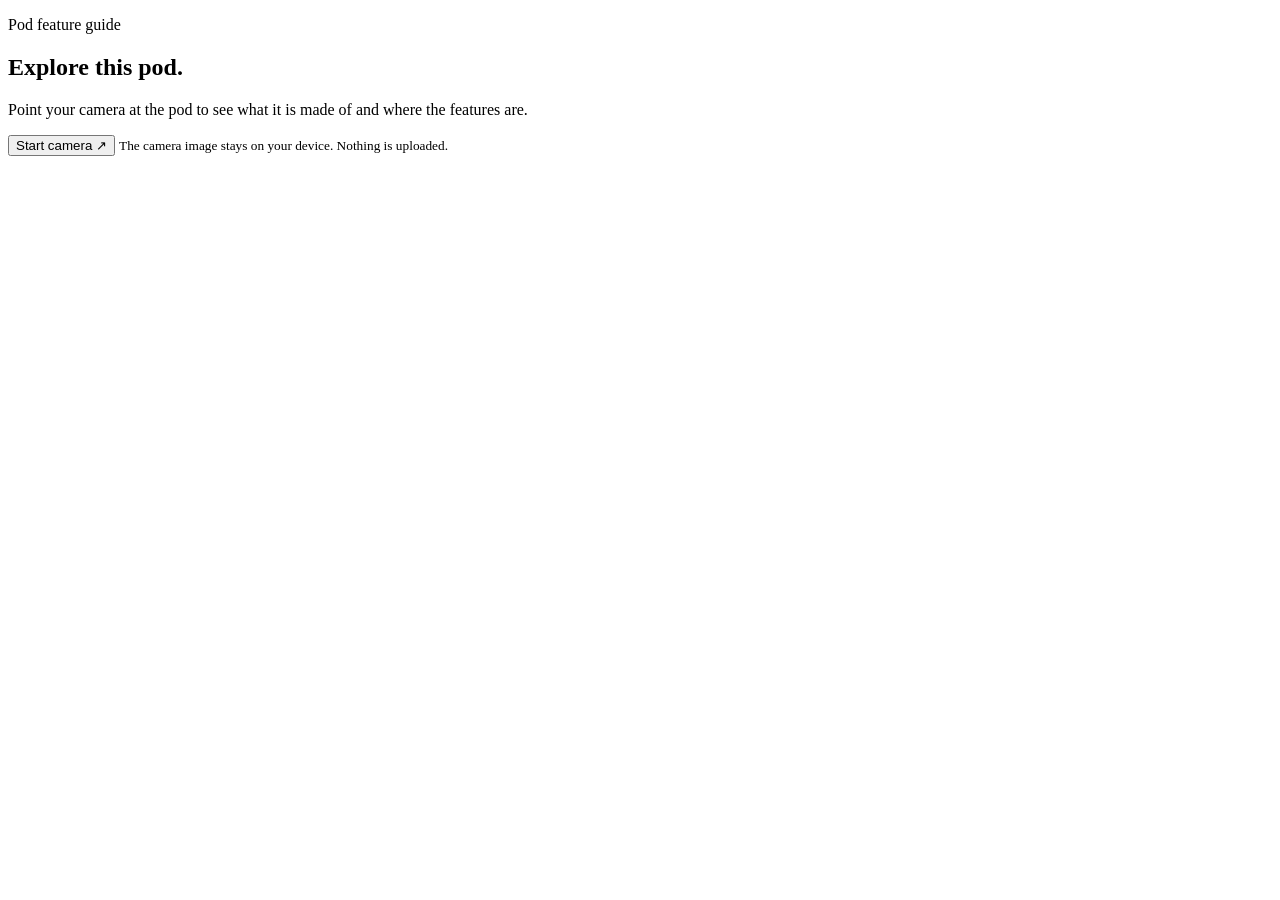
==== index.html @ 8912f6fe "Serve the user page at the site root and move the admin page to admin499/ The old /user/ address now" ====
<!doctype html>
<html lang="en" data-mode="user">
<head>
  <meta charset="utf-8">
  <meta name="viewport" content="width=device-width, initial-scale=1, viewport-fit=cover">
  <meta name="theme-color" content="#ffffff">
  <title>Pod Feature Guide</title>
  <link rel="stylesheet" href="css/style.css">
</head>
<body>
  <section id="start">
    <div class="card">
      <p class="eyebrow">Pod feature guide</p>
      <h1>Explore this pod.</h1>
      <p class="lead">Point your camera at the pod to see what it is made of and where the features are.</p>
      <button id="startBtn" type="button">Start camera <span aria-hidden="true">&#8599;</span></button>
      <p id="error" role="alert" hidden></p>
      <small>The camera image stays on your device. Nothing is uploaded.</small>
    </div>
  </section>

  <main id="stage" hidden>
    <video id="video" playsinline muted autoplay></video>
    <canvas id="overlay"></canvas>
    <div id="hotspots"></div>

    <div id="hint" role="status"></div>

    <div class="cam-controls">
      <button id="camBtn" type="button" hidden aria-label="Camera settings" aria-haspopup="true">
        <svg viewBox="0 0 24 24" width="22" height="22" aria-hidden="true" fill="none" stroke="currentColor" stroke-width="1.8"><path d="M4 8a2 2 0 0 1 2-2h1.2l.9-1.4A2 2 0 0 1 9.8 3.6h4.4a2 2 0 0 1 1.7 1L16.8 6H18a2 2 0 0 1 2 2v9a2 2 0 0 1-2 2H6a2 2 0 0 1-2-2V8Z"/><circle cx="12" cy="12.5" r="3.4"/></svg>
      </button>
      <div id="camPanel" hidden>
        <div id="camLenses" hidden></div>
        <label id="camZoomRow"><span id="camZoomLabel">Zoom</span><input id="camZoom" type="range" hidden></label>
      </div>
    </div>

    <div class="toolbar">
      <button id="resetBtn" type="button">Scan again</button>
    </div>

    <aside id="sheet" hidden aria-live="polite">
      <button id="sheetClose" type="button" aria-label="Close">&times;</button>
      <h2 id="sheetTitle"></h2>
      <p id="sheetText"></p>
      <a id="sheetLink" target="_blank" rel="noopener">Open feature page &#8599;</a>
    </aside>

  </main>

    <div id="viewer" hidden role="dialog" aria-modal="true" aria-labelledby="viewerTitle">
      <div class="viewer-bar">
        <button id="viewerClose" type="button"><span aria-hidden="true">&larr;</span> Back to camera</button>
        <span id="viewerTitle"></span>
        <a id="viewerOpen" target="_blank" rel="noopener">Open in browser &#8599;</a>
      </div>
      <div class="viewer-body">
        <p id="viewerLoading">Loading&hellip;</p>
        <img id="viewerImg" alt="" hidden>
        <iframe id="viewerFrame" title="Feature page" referrerpolicy="no-referrer"
          sandbox="allow-scripts allow-same-origin allow-forms allow-popups allow-popups-to-escape-sandbox"></iframe>
      </div>
    </div>

  <script type="module" src="js/app.js"></script>
</body>
</html>
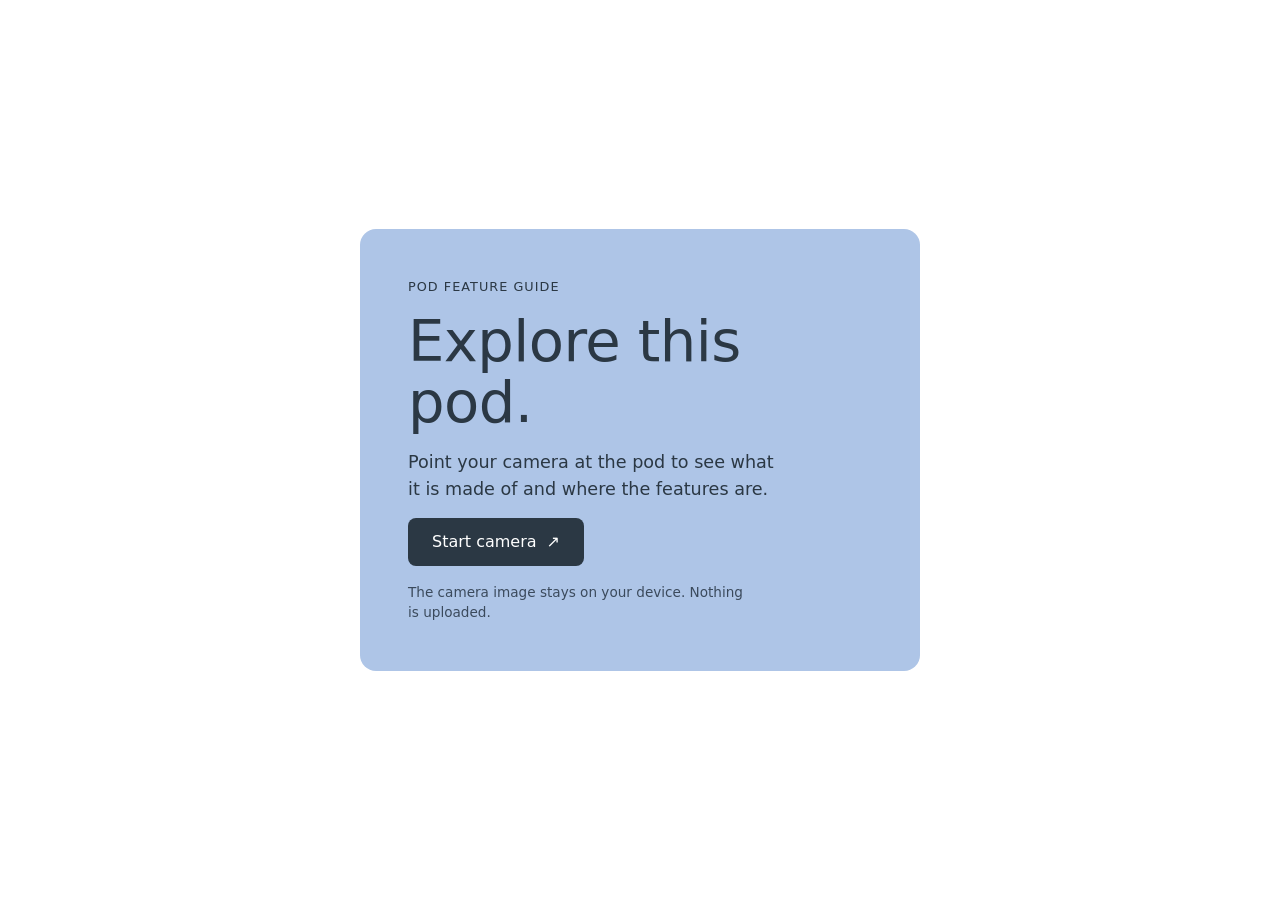
==== commit a4a7de17: "Version the stylesheet and script links so phones pick up updates instead of a cached copy Co-Author" ====
--- a/index.html
+++ b/index.html
@@ -5,7 +5,7 @@
   <meta name="viewport" content="width=device-width, initial-scale=1, viewport-fit=cover">
   <meta name="theme-color" content="#ffffff">
   <title>Pod Feature Guide</title>
-  <link rel="stylesheet" href="css/style.css">
+  <link rel="stylesheet" href="css/style.css?v=2026102201">
 </head>
 <body>
   <section id="start">
@@ -63,6 +63,6 @@
       </div>
     </div>
 
-  <script type="module" src="js/app.js"></script>
+  <script type="module" src="js/app.js?v=2026102201"></script>
 </body>
 </html>
--- a/css/style.css
+++ b/css/style.css
@@ -0,0 +1,340 @@
+@import url(fonts/fonts.css);
+
+/* Look and feel follows silen.com: white pages, deep slate text, pale blue-grey surfaces, one soft blue
+   accent, 8px buttons and 16px cards, an airy geometric sans (DM Sans stands in for their PP Object Sans). */
+:root {
+  --ink: #2b3844;
+  --ink-2: #3b4a5c;
+  --ink-3: #6b7a89;
+  --surface: #eff2f4;
+  --line: #dde3e8;
+  --paper: #ffffff;
+  --blue: #aec5e7;
+  --blue-ink: #3366a4;
+  --r-btn: 8px;
+  --r-card: 16px;
+  --shadow: 0 6px 24px rgba(43, 56, 68, 0.18);
+  --gutter: 16px;
+  --font: "DM Sans", system-ui, -apple-system, "Segoe UI", Roboto, sans-serif;
+}
+
+* { box-sizing: border-box; }
+
+html, body {
+  margin: 0;
+  height: 100%;
+  background: var(--paper);
+  color: var(--ink);
+  font-family: var(--font);
+  font-size: 16px;
+  line-height: 1.5;
+  overflow: hidden;
+  overscroll-behavior: none;
+  -webkit-font-smoothing: antialiased;
+}
+
+button, a { font: inherit; }
+
+/* ---------- start screen ---------- */
+
+#start {
+  height: 100%;
+  display: flex;
+  align-items: center;
+  justify-content: center;
+  padding: var(--gutter);
+  background: var(--paper);
+}
+#start .card {
+  width: 100%;
+  max-width: 560px;
+  padding: clamp(24px, 6vw, 48px);
+  border-radius: var(--r-card);
+  background: var(--blue);
+  display: flex;
+  flex-direction: column;
+  align-items: flex-start;
+  gap: 16px;
+}
+.eyebrow {
+  margin: 0;
+  font-size: 0.8rem;
+  font-weight: 500;
+  letter-spacing: 0.08em;
+  text-transform: uppercase;
+  color: var(--ink);
+}
+#start h1 {
+  margin: 0;
+  font-size: clamp(2.4rem, 11vw, 3.6rem);
+  font-weight: 300;
+  line-height: 1.05;
+  letter-spacing: -0.01em;
+}
+#start .lead { margin: 0; max-width: 34ch; font-size: 1.1rem; color: var(--ink); }
+#start .admin-note {
+  margin: 0;
+  padding: 8px 12px;
+  border-radius: var(--r-btn);
+  background: rgba(255, 255, 255, 0.55);
+  font-size: 0.9rem;
+}
+#start small { color: var(--ink-2); font-size: 0.85rem; max-width: 40ch; }
+#error { margin: 0; color: #b42318; font-weight: 500; }
+
+/* ---------- buttons ---------- */
+
+#startBtn, #sheetLink {
+  appearance: none;
+  display: inline-flex;
+  align-items: center;
+  gap: 10px;
+  border: 0;
+  border-radius: var(--r-btn);
+  background: var(--ink);
+  color: #fff;
+  font-weight: 500;
+  padding: 12px 24px;
+  min-height: 48px;
+  text-decoration: none;
+  cursor: pointer;
+  transition: background 0.15s;
+}
+#startBtn:hover, #sheetLink:hover { background: #1f2a34; }
+#startBtn:focus-visible, #sheetLink:focus-visible, #resetBtn:focus-visible, #sheetClose:focus-visible, .hotspot:focus-visible {
+  outline: 3px solid var(--blue-ink);
+  outline-offset: 2px;
+}
+
+/* ---------- camera view ---------- */
+
+#stage { position: fixed; inset: 0; touch-action: none; background: #000; }
+#stage[hidden], #start[hidden], #sheet[hidden], #error[hidden] { display: none; }
+
+#video {
+  position: absolute; inset: 0;
+  width: 100%; height: 100%;
+  object-fit: cover;
+  background: #000;
+}
+#overlay, #hotspots { position: absolute; inset: 0; width: 100%; height: 100%; pointer-events: none; }
+
+#hint {
+  position: absolute;
+  top: max(var(--gutter), env(safe-area-inset-top));
+  left: var(--gutter); right: var(--gutter);
+  max-width: 480px;
+  margin: 0 auto;
+  padding: 12px 16px;
+  border-radius: 12px;
+  background: var(--paper);
+  color: var(--ink);
+  box-shadow: var(--shadow);
+  text-align: center;
+  font-size: 0.95rem;
+  font-weight: 500;
+  pointer-events: none;
+}
+#hint:empty { display: none; }
+
+.toolbar {
+  position: absolute;
+  bottom: max(var(--gutter), env(safe-area-inset-bottom));
+  left: var(--gutter);
+}
+#resetBtn {
+  appearance: none;
+  border: 0;
+  border-radius: var(--r-btn);
+  background: var(--surface);
+  color: var(--ink);
+  font-weight: 500;
+  padding: 12px 20px;
+  min-height: 44px;
+  cursor: pointer;
+  box-shadow: var(--shadow);
+}
+#resetBtn:hover { background: #e4e9ed; }
+
+/* ---------- numbered dots ---------- */
+
+.hotspot {
+  position: absolute;
+  left: 0; top: 0;
+  width: 44px; height: 44px;           /* comfortable tap target */
+  margin: -22px 0 0 -22px;
+  border: 0; padding: 0;
+  border-radius: 50%;
+  background: transparent;
+  pointer-events: auto;
+  cursor: pointer;
+  will-change: transform;
+}
+.hotspot::before {                      /* visible dot: white with dark numeral, readable on any picture */
+  content: attr(data-n);
+  position: absolute; inset: 9px;
+  display: grid; place-items: center;
+  border-radius: 50%;
+  background: var(--paper);
+  color: var(--ink);
+  font-weight: 500; font-size: 0.85rem;
+  box-shadow: 0 0 0 3px rgba(174, 197, 231, 0.9), 0 2px 10px rgba(43, 56, 68, 0.45);
+}
+.hotspot::after {                       /* pulse ring */
+  content: "";
+  position: absolute; inset: 9px;
+  border-radius: 50%;
+  border: 2px solid var(--paper);
+  animation: pulse 1.8s ease-out infinite;
+}
+.hotspot.active::before { background: var(--ink); color: #fff; }
+@keyframes pulse {
+  from { transform: scale(1); opacity: 0.9; }
+  to   { transform: scale(2.2); opacity: 0; }
+}
+@media (prefers-reduced-motion: reduce) { .hotspot::after { animation: none; } #sheet { animation: none; } }
+
+/* ---------- feature card ---------- */
+
+#sheet {
+  position: absolute;
+  left: var(--gutter); right: var(--gutter);
+  bottom: max(var(--gutter), env(safe-area-inset-bottom));
+  max-width: 480px;
+  margin: 0 auto;
+  padding: 24px 24px 24px;
+  border-radius: var(--r-card);
+  background: var(--paper);
+  color: var(--ink);
+  box-shadow: var(--shadow);
+  animation: rise 0.18s ease-out;
+}
+#sheet h2 { margin: 0 40px 8px 0; font-size: 1.5rem; font-weight: 400; line-height: 1.2; }
+#sheet p { margin: 0 0 16px; color: var(--ink-2); }
+#sheet p:empty { display: none; }
+#sheet a { display: inline-flex; }
+#sheetClose {
+  position: absolute; top: 10px; right: 10px;
+  width: 44px; height: 44px;
+  border: 0; border-radius: var(--r-btn);
+  background: var(--surface); color: var(--ink);
+  font-size: 1.5rem; line-height: 1; cursor: pointer;
+}
+@keyframes rise { from { transform: translateY(16px); opacity: 0; } to { transform: none; opacity: 1; } }
+
+/* ---------- in-app page viewer ---------- */
+
+#viewer {
+  position: fixed; inset: 0;
+  z-index: 20;
+  touch-action: auto;                    /* the page inside must be able to scroll */
+  display: flex;
+  flex-direction: column;
+  background: var(--paper);
+  color: var(--ink);
+}
+#viewer[hidden] { display: none; }
+.viewer-bar {
+  flex: none;
+  display: flex;
+  align-items: center;
+  gap: 12px;
+  padding: max(10px, env(safe-area-inset-top)) var(--gutter) 10px;
+  border-bottom: 1px solid var(--line);
+  background: var(--paper);
+}
+#viewerClose, #viewerOpen {
+  flex: none;
+  appearance: none;
+  border: 0;
+  border-radius: var(--r-btn);
+  background: var(--surface);
+  color: var(--ink);
+  font-weight: 500;
+  font-size: 0.95rem;
+  padding: 10px 14px;
+  min-height: 44px;
+  display: inline-flex;
+  align-items: center;
+  gap: 6px;
+  text-decoration: none;
+  cursor: pointer;
+}
+#viewerClose { background: var(--ink); color: #fff; }
+#viewerClose:hover { background: #1f2a34; }
+#viewerOpen:hover { background: #e4e9ed; }
+#viewerClose:focus-visible, #viewerOpen:focus-visible { outline: 3px solid var(--blue-ink); outline-offset: 2px; }
+#viewerTitle {
+  flex: 1;
+  min-width: 0;
+  overflow: hidden;
+  text-overflow: ellipsis;
+  white-space: nowrap;
+  font-weight: 500;
+  text-align: center;
+}
+.viewer-body { position: relative; flex: 1; min-height: 0; padding-bottom: env(safe-area-inset-bottom); }
+#viewerFrame { position: absolute; inset: 0; width: 100%; height: 100%; border: 0; background: var(--paper); }
+#viewerLoading { position: absolute; inset: 0; z-index: 1; margin: 0; padding: 24px; text-align: center; display: grid; place-items: center; color: var(--ink-3); pointer-events: none; }
+@media (max-width: 460px) {
+  #viewerTitle { display: none; }               /* leave the room for the two buttons */
+  .viewer-bar { justify-content: space-between; }
+}
+
+/* a link that is a photo is shown scaled to fit the screen rather than at full size */
+#viewerImg { position: absolute; inset: 0; width: 100%; height: 100%; object-fit: contain; background: var(--surface); }
+#viewerImg[hidden], #viewerFrame[hidden] { display: none; }
+#viewerLoading[hidden] { display: none; }
+
+/* ---------- camera controls (lens switcher, zoom) ---------- */
+
+.cam-controls {
+  position: absolute;
+  bottom: max(var(--gutter), env(safe-area-inset-bottom));
+  right: var(--gutter);
+  z-index: 5;
+}
+#camBtn {
+  appearance: none;
+  width: 44px; height: 44px;
+  border: 0; border-radius: 50%;
+  background: var(--paper);
+  color: var(--ink);
+  box-shadow: var(--shadow);
+  display: grid; place-items: center;
+  cursor: pointer;
+}
+#camBtn[hidden] { display: none; }
+/* the feature card covers the bottom of the screen; the camera button comes back when it closes */
+#stage:has(#sheet:not([hidden])) .cam-controls { display: none; }
+#camPanel {
+  position: absolute;
+  bottom: 52px; right: 0;
+  min-width: 200px;
+  max-width: calc(100vw - 2 * var(--gutter) - 8px);
+  padding: 10px;
+  border-radius: var(--r-card);
+  background: var(--paper);
+  color: var(--ink);
+  box-shadow: var(--shadow);
+  display: flex;
+  flex-direction: column;
+  gap: 10px;
+}
+#camPanel[hidden] { display: none; }
+#camLenses { display: flex; flex-direction: column; gap: 4px; }
+#camLenses[hidden] { display: none; }
+#camLenses button {
+  appearance: none;
+  border: 0; border-radius: var(--r-btn);
+  background: var(--surface);
+  color: var(--ink);
+  text-align: left;
+  padding: 8px 10px;
+  font-size: 0.9rem;
+  cursor: pointer;
+}
+#camLenses button.active { background: var(--ink); color: #fff; }
+#camZoomRow { display: flex; flex-direction: column; gap: 4px; font-size: 0.8rem; color: var(--ink-2); }
+#camZoom[hidden] { display: none; }
+#camZoom { width: 100%; accent-color: var(--blue-ink); }
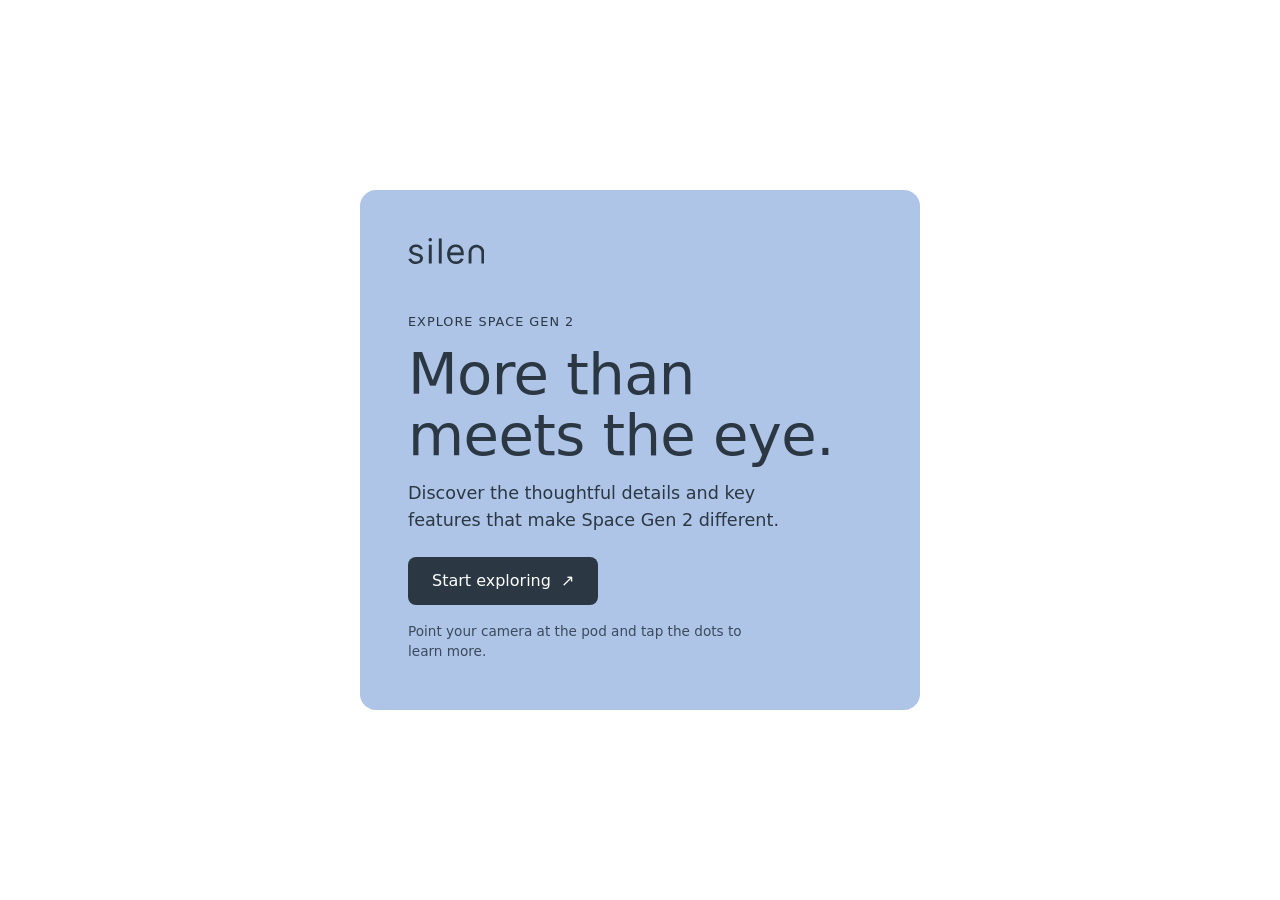
==== commit da4ff9c5: "New user landing page text for Space Gen 2 with the Silen logo Co-Authored-By: Claude Opus 5.5 <nore" ====
--- a/index.html
+++ b/index.html
@@ -4,18 +4,21 @@
   <meta charset="utf-8">
   <meta name="viewport" content="width=device-width, initial-scale=1, viewport-fit=cover">
   <meta name="theme-color" content="#ffffff">
-  <title>Pod Feature Guide</title>
-  <link rel="stylesheet" href="css/style.css?v=2026102201">
+  <title>Explore Space Gen 2 | Silen</title>
+  <link rel="stylesheet" href="css/style.css?v=2026102301">
 </head>
 <body>
   <section id="start">
     <div class="card">
-      <p class="eyebrow">Pod feature guide</p>
-      <h1>Explore this pod.</h1>
-      <p class="lead">Point your camera at the pod to see what it is made of and where the features are.</p>
-      <button id="startBtn" type="button">Start camera <span aria-hidden="true">&#8599;</span></button>
+      <svg class="brand" viewBox="0 0 94 32" role="img" aria-label="Silen"><path fill="currentColor" d="M60.304 21.13c-2.605 0-5.206.02-7.81-.017-.571-.008-.671.195-.615.673.28 2.498 1.189 4.654 3.359 6.099a5.15 5.15 0 0 0 2.297.811c1.52.16 3.056.203 4.504-.47 1.177-.544 2.099-1.356 2.593-2.565.16-.386.343-.462.69-.37.882.238 1.76.485 2.645.704.307.075.375.199.248.485-.722 1.604-1.7 2.968-3.256 3.887-3.602 2.129-7.312 2.069-11.026.458-1.551-.673-2.764-1.858-3.706-3.322-.841-1.31-1.272-2.741-1.675-4.213-.543-1.97-.515-3.967-.164-5.9.527-2.897 1.692-5.574 4.13-7.42a9.6 9.6 0 0 1 4.603-1.894c1.527-.199 3.035-.111 4.48.31 2.744.8 4.775 2.48 5.927 5.177 1.006 2.347 1.23 4.793 1.157 7.3-.012.425-.319.266-.514.266-2.621.008-5.246.008-7.867.008v-.008Zm-1.97-3.183v.004c2.03 0 4.056-.012 6.087.008.439.004.634-.076.618-.577a6.6 6.6 0 0 0-.151-1.098c-.356-1.735-1.165-3.187-2.693-4.166-1.285-.823-2.657-1.142-4.189-.97-1.504.167-2.804.728-3.857 1.774-1.245 1.233-1.915 2.761-2.174 4.511-.088.593.103.53.51.526 1.95-.02 3.902-.008 5.852-.008zm16.271 5.923v-6.345c-.004-2.152.782-4.014 2.099-5.665 1.667-2.097 3.893-3.286 6.494-3.617 2.477-.314 4.731.446 6.786 1.89 1.715 1.206 2.772 2.84 3.45 4.774.331.951.439 1.953.447 2.944.028 4.368.004 8.74.024 13.109 0 .441-.152.517-.543.505-.825-.024-1.66-.04-2.485.008-.467.028-.546-.131-.542-.553.016-3.401.012-6.803.012-10.2 0-1.007.02-2.017-.008-3.024-.032-1.333-.443-2.57-1.269-3.6-1.492-1.862-3.435-2.527-5.832-2.272-2.621.282-5.098 2.888-5.086 6.067.016 4.328 0 8.66.012 12.99 0 .433-.068.628-.567.592a16.5 16.5 0 0 0-2.306.004c-.59.044-.702-.171-.694-.724.032-2.291.012-4.587.016-6.879zM18.142 13.471c-.89.239-1.771.414-2.609.724-.502.187-.674.024-.826-.39-.327-.895-.913-1.571-1.695-2.116-.997-.693-2.13-.748-3.255-.74a5.64 5.64 0 0 0-3.383 1.145c-1.795 1.333-1.524 3.812.243 5.01 1.54 1.041 3.327 1.13 4.999 1.658 1.129.358 2.31.557 3.383 1.082 2.158 1.055 3.626 3.123 3.502 5.47-.123 2.308-1.336 4.01-3.255 5.228-1.496.947-3.16 1.317-4.903 1.38-1.671.064-3.315-.051-4.902-.684-1.724-.684-3.068-1.782-4.054-3.341-.27-.43-.526-.876-.773-1.321-.148-.267-.196-.474.223-.601.822-.255 1.62-.573 2.421-.88.268-.099.403-.035.55.224.535.934 1.126 1.834 1.976 2.526a4.13 4.13 0 0 0 2.238.93c1.647.16 3.322.295 4.834-.536 1.444-.796 2.338-2.053 1.871-3.832-.319-1.229-1.32-1.758-2.417-2.072-1.923-.553-3.894-.955-5.792-1.576-2.246-.736-4.033-2.068-4.688-4.507-.614-2.288-.056-4.253 1.668-5.884C4.93 9.01 6.645 8.33 8.584 8.076c1.488-.195 2.956-.127 4.372.279 1.887.533 3.395 1.655 4.372 3.401.303.545.659 1.07.814 1.727zm19.783 2.562c0-4.941.008-9.882-.012-14.82 0-.517.107-.676.646-.636.782.06 1.576.032 2.361 0 .44-.02.559.111.559.56-.02 2.965-.008 5.929-.008 8.893 0 6.918-.008 13.832.016 20.75 0 .586-.156.74-.718.701a19 19 0 0 0-2.306-.008c-.455.024-.55-.123-.55-.557.016-4.96.008-9.922.008-14.879zm-12.307 3.871c0-3.676.008-7.356-.012-11.032 0-.442.108-.577.55-.56q1.24.045 2.486-.009c.474-.02.634.115.626.617-.032 2.116-.016 4.229-.02 6.345 0 5.16-.012 10.32.008 15.48 0 .557-.124.76-.71.724-.806-.052-1.616-.028-2.425 0-.42.016-.52-.131-.515-.537.016-3.676.008-7.356.012-11.032zm3.905-17.612c0 1.193-.853 1.993-2.122 1.993-1.224 0-2.154-.887-2.158-2.057 0-1.197.906-2.1 2.146-2.085 1.133.016 2.246.653 2.138 2.149z"/></svg>
+      <div class="intro">
+        <p class="eyebrow">Explore Space Gen 2</p>
+        <h1>More than meets the eye.</h1>
+        <p class="lead">Discover the thoughtful details and key features that make Space Gen 2 different.</p>
+      </div>
+      <button id="startBtn" type="button">Start exploring <span aria-hidden="true">&#8599;</span></button>
       <p id="error" role="alert" hidden></p>
-      <small>The camera image stays on your device. Nothing is uploaded.</small>
+      <small>Point your camera at the pod and tap the dots to learn more.</small>
     </div>
   </section>
 
@@ -63,6 +66,6 @@
       </div>
     </div>
 
-  <script type="module" src="js/app.js?v=2026102201"></script>
+  <script type="module" src="js/app.js?v=2026102301"></script>
 </body>
 </html>
--- a/css/style.css
+++ b/css/style.css
@@ -72,6 +72,8 @@
   letter-spacing: -0.01em;
 }
 #start .lead { margin: 0; max-width: 34ch; font-size: 1.1rem; color: var(--ink); }
+#start .brand { display: block; width: auto; height: 26px; margin-bottom: clamp(16px, 5vw, 32px); color: var(--ink); }
+#start .intro { display: flex; flex-direction: column; gap: 14px; margin-bottom: 8px; }
 #start .admin-note {
   margin: 0;
   padding: 8px 12px;
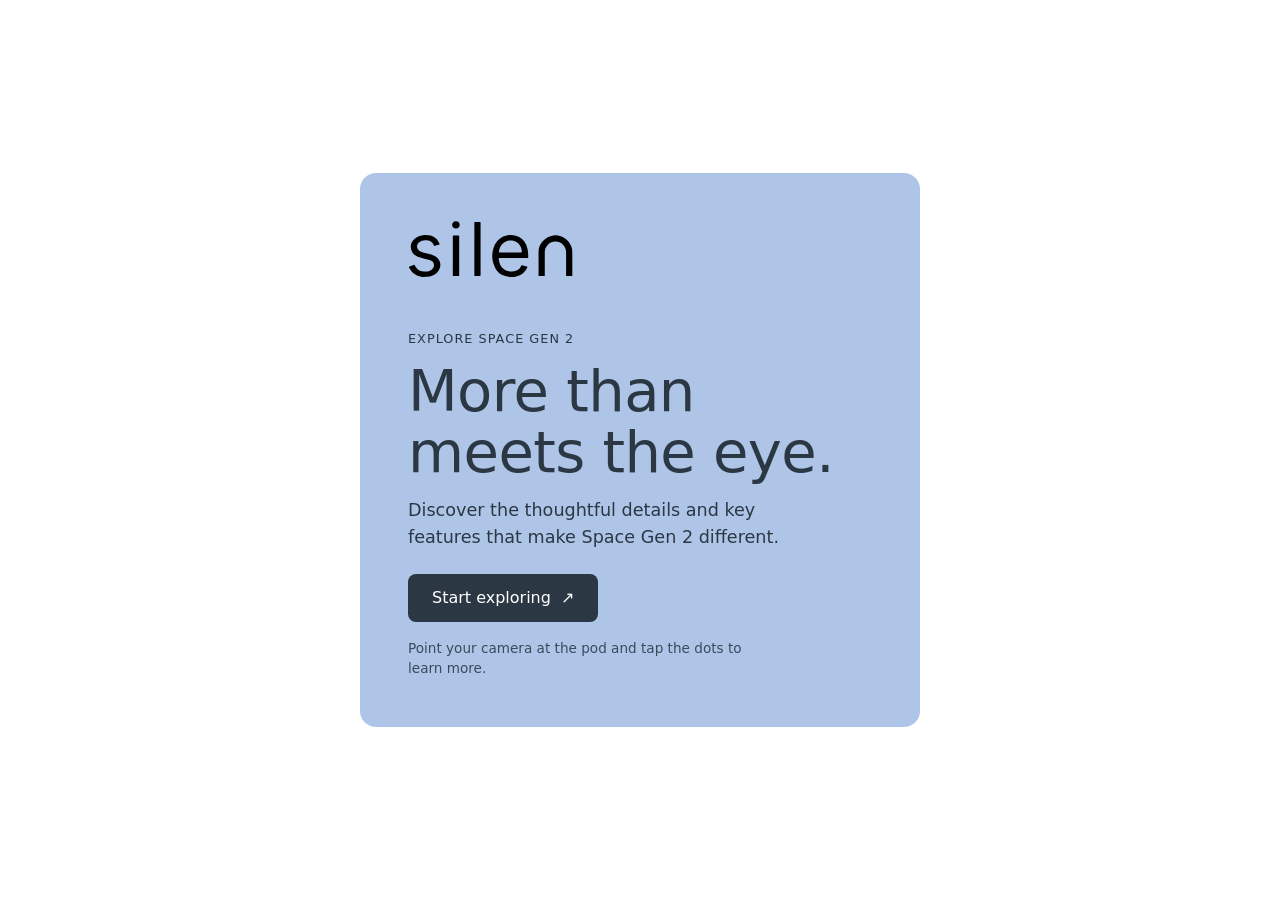
==== commit 84810346: "Make the Silen logo on the landing page larger and black Co-Authored-By: Claude Opus 5.5 <noreply@an" ====
--- a/index.html
+++ b/index.html
@@ -5,7 +5,7 @@
   <meta name="viewport" content="width=device-width, initial-scale=1, viewport-fit=cover">
   <meta name="theme-color" content="#ffffff">
   <title>Explore Space Gen 2 | Silen</title>
-  <link rel="stylesheet" href="css/style.css?v=2026102301">
+  <link rel="stylesheet" href="css/style.css?v=2026102303">
 </head>
 <body>
   <section id="start">
@@ -47,25 +47,10 @@
       <button id="sheetClose" type="button" aria-label="Close">&times;</button>
       <h2 id="sheetTitle"></h2>
       <p id="sheetText"></p>
-      <a id="sheetLink" target="_blank" rel="noopener">Open feature page &#8599;</a>
     </aside>
 
   </main>
 
-    <div id="viewer" hidden role="dialog" aria-modal="true" aria-labelledby="viewerTitle">
-      <div class="viewer-bar">
-        <button id="viewerClose" type="button"><span aria-hidden="true">&larr;</span> Back to camera</button>
-        <span id="viewerTitle"></span>
-        <a id="viewerOpen" target="_blank" rel="noopener">Open in browser &#8599;</a>
-      </div>
-      <div class="viewer-body">
-        <p id="viewerLoading">Loading&hellip;</p>
-        <img id="viewerImg" alt="" hidden>
-        <iframe id="viewerFrame" title="Feature page" referrerpolicy="no-referrer"
-          sandbox="allow-scripts allow-same-origin allow-forms allow-popups allow-popups-to-escape-sandbox"></iframe>
-      </div>
-    </div>
-
-  <script type="module" src="js/app.js?v=2026102301"></script>
+  <script type="module" src="js/app.js?v=2026102303"></script>
 </body>
 </html>
--- a/css/style.css
+++ b/css/style.css
@@ -72,7 +72,7 @@
   letter-spacing: -0.01em;
 }
 #start .lead { margin: 0; max-width: 34ch; font-size: 1.1rem; color: var(--ink); }
-#start .brand { display: block; width: auto; height: 26px; margin-bottom: clamp(16px, 5vw, 32px); color: var(--ink); }
+#start .brand { display: block; width: auto; height: clamp(40px, 12vw, 56px); margin-bottom: clamp(20px, 6vw, 36px); color: #000; }
 #start .intro { display: flex; flex-direction: column; gap: 14px; margin-bottom: 8px; }
 #start .admin-note {
   margin: 0;
@@ -86,7 +86,7 @@
 
 /* ---------- buttons ---------- */
 
-#startBtn, #sheetLink {
+#startBtn {
   appearance: none;
   display: inline-flex;
   align-items: center;
@@ -102,8 +102,8 @@
   cursor: pointer;
   transition: background 0.15s;
 }
-#startBtn:hover, #sheetLink:hover { background: #1f2a34; }
-#startBtn:focus-visible, #sheetLink:focus-visible, #resetBtn:focus-visible, #sheetClose:focus-visible, .hotspot:focus-visible {
+#startBtn:hover { background: #1f2a34; }
+#startBtn:focus-visible, #resetBtn:focus-visible, #sheetClose:focus-visible, .hotspot:focus-visible {
   outline: 3px solid var(--blue-ink);
   outline-offset: 2px;
 }
@@ -212,9 +212,8 @@
   animation: rise 0.18s ease-out;
 }
 #sheet h2 { margin: 0 40px 8px 0; font-size: 1.5rem; font-weight: 400; line-height: 1.2; }
-#sheet p { margin: 0 0 16px; color: var(--ink-2); }
+#sheet p { margin: 0; color: var(--ink-2); }
 #sheet p:empty { display: none; }
-#sheet a { display: inline-flex; }
 #sheetClose {
   position: absolute; top: 10px; right: 10px;
   width: 44px; height: 44px;
@@ -224,70 +223,6 @@
 }
 @keyframes rise { from { transform: translateY(16px); opacity: 0; } to { transform: none; opacity: 1; } }
 
-/* ---------- in-app page viewer ---------- */
-
-#viewer {
-  position: fixed; inset: 0;
-  z-index: 20;
-  touch-action: auto;                    /* the page inside must be able to scroll */
-  display: flex;
-  flex-direction: column;
-  background: var(--paper);
-  color: var(--ink);
-}
-#viewer[hidden] { display: none; }
-.viewer-bar {
-  flex: none;
-  display: flex;
-  align-items: center;
-  gap: 12px;
-  padding: max(10px, env(safe-area-inset-top)) var(--gutter) 10px;
-  border-bottom: 1px solid var(--line);
-  background: var(--paper);
-}
-#viewerClose, #viewerOpen {
-  flex: none;
-  appearance: none;
-  border: 0;
-  border-radius: var(--r-btn);
-  background: var(--surface);
-  color: var(--ink);
-  font-weight: 500;
-  font-size: 0.95rem;
-  padding: 10px 14px;
-  min-height: 44px;
-  display: inline-flex;
-  align-items: center;
-  gap: 6px;
-  text-decoration: none;
-  cursor: pointer;
-}
-#viewerClose { background: var(--ink); color: #fff; }
-#viewerClose:hover { background: #1f2a34; }
-#viewerOpen:hover { background: #e4e9ed; }
-#viewerClose:focus-visible, #viewerOpen:focus-visible { outline: 3px solid var(--blue-ink); outline-offset: 2px; }
-#viewerTitle {
-  flex: 1;
-  min-width: 0;
-  overflow: hidden;
-  text-overflow: ellipsis;
-  white-space: nowrap;
-  font-weight: 500;
-  text-align: center;
-}
-.viewer-body { position: relative; flex: 1; min-height: 0; padding-bottom: env(safe-area-inset-bottom); }
-#viewerFrame { position: absolute; inset: 0; width: 100%; height: 100%; border: 0; background: var(--paper); }
-#viewerLoading { position: absolute; inset: 0; z-index: 1; margin: 0; padding: 24px; text-align: center; display: grid; place-items: center; color: var(--ink-3); pointer-events: none; }
-@media (max-width: 460px) {
-  #viewerTitle { display: none; }               /* leave the room for the two buttons */
-  .viewer-bar { justify-content: space-between; }
-}
-
-/* a link that is a photo is shown scaled to fit the screen rather than at full size */
-#viewerImg { position: absolute; inset: 0; width: 100%; height: 100%; object-fit: contain; background: var(--surface); }
-#viewerImg[hidden], #viewerFrame[hidden] { display: none; }
-#viewerLoading[hidden] { display: none; }
-
 /* ---------- camera controls (lens switcher, zoom) ---------- */
 
 .cam-controls {
